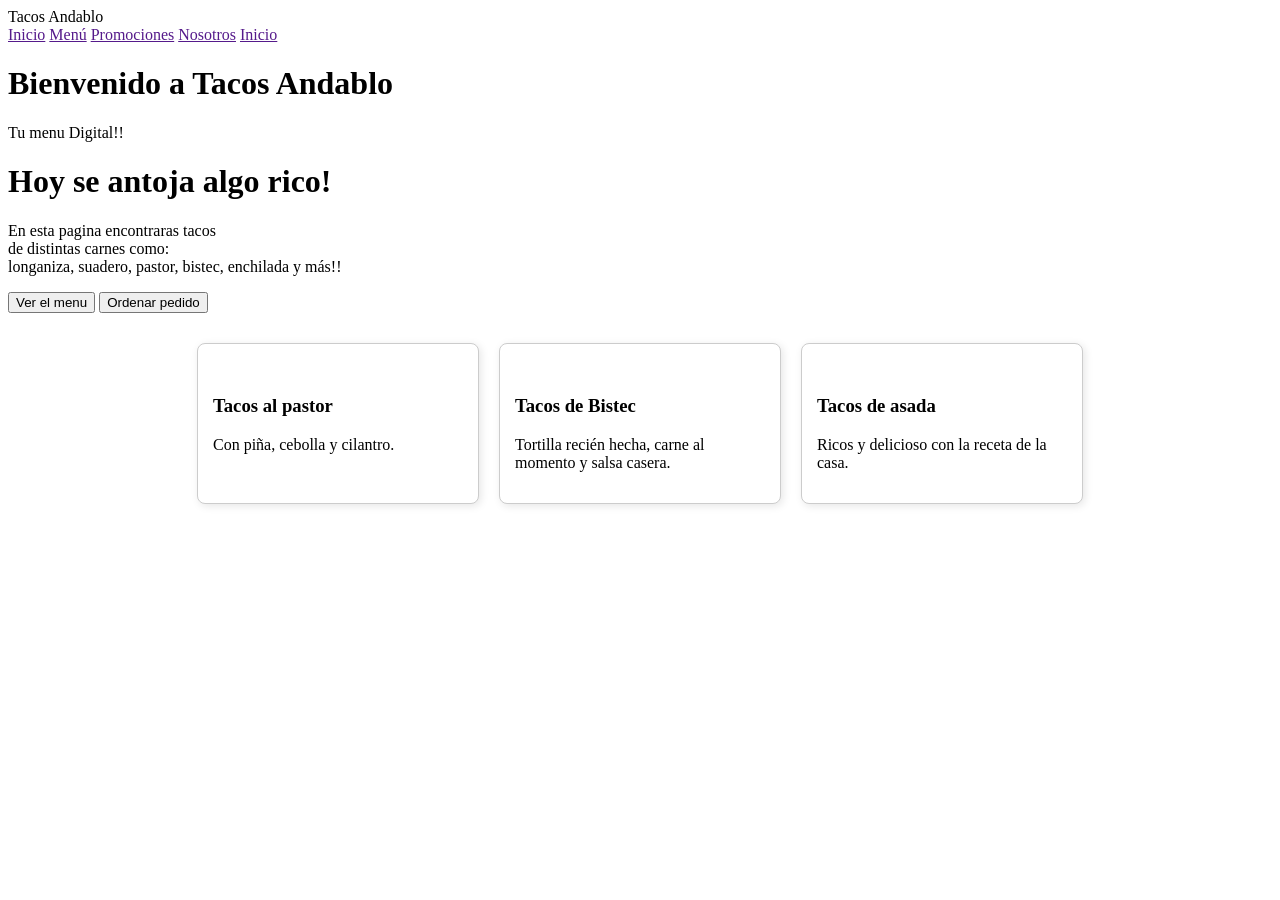
==== frontend/html/index.html @ c0cb54e3 "Se inicializo el proyecto de menu digital donde se inicio con una base de index.html. Se incluyo una" ====
<!DOCTYPE html>
<html lang="es">

<head>
    <title>Menu Digital</title>
    <meta charset="UTF-8">
    <link href="../css/style.css" rel="stylesheet">
    
</head>

<body>

    <header>
        <div class="bar">
        <div class="logo">Tacos Andablo</div>
       <nav aria-label="Navegación Principal">
      
        <a href="">Inicio</a>
        <a href="">Menú</a>
        <a href="">Promociones</a>
        <a href="">Nosotros</a>
        <a href="">Inicio</a>
        </nav>
        </div>
    </header>

    <h1>Bienvenido a Tacos Andablo</h1>   
    <p>Tu menu Digital!!</p>
 

    <div class="div_padre">
    <h1>Hoy se antoja algo rico!</h1>

    <p>En esta pagina encontraras tacos <br> de distintas carnes como: <br> 
    longaniza, suadero, pastor, bistec, enchilada y más!!</p>
    
    <button>Ver el menu</button>
    <button>Ordenar pedido</button>
    </div>

    <div class="recomendacion">
        <div class="card">
            <img src="">
            <h3>Tacos al pastor</h3>
            <p>Con piña, cebolla y cilantro.</p>
        </div>

        <div class="card">
            <img src="">
            <h3>Tacos de Bistec</h3>
            <p>Tortilla recién hecha, carne al momento y salsa casera.</p>
        </div>

        <div class="card">
            <img src="">
            <h3>Tacos de asada</h3>
            <p>Ricos y delicioso con la receta de la casa.</p>
        </div>
    </div>

    
</body>

</html>
---- frontend/css/style.css ----
body{
    background-color: rgb(255, 255, 255);
    font-family: 'Rubik Dirt';
}


.card {
    background-color: white;
    border: 1px solid #ccc;
    border-radius: 8px;
    width: 250px;
    padding: 15px;
    box-shadow: 2px 2px 8px rgba(0, 0, 0, 0.1);
    cursor: pointer;
}


.recomendacion {
    display: flex;
    flex-wrap: wrap;
    gap: 20px;
    justify-content: center;
    padding: 30px;
}
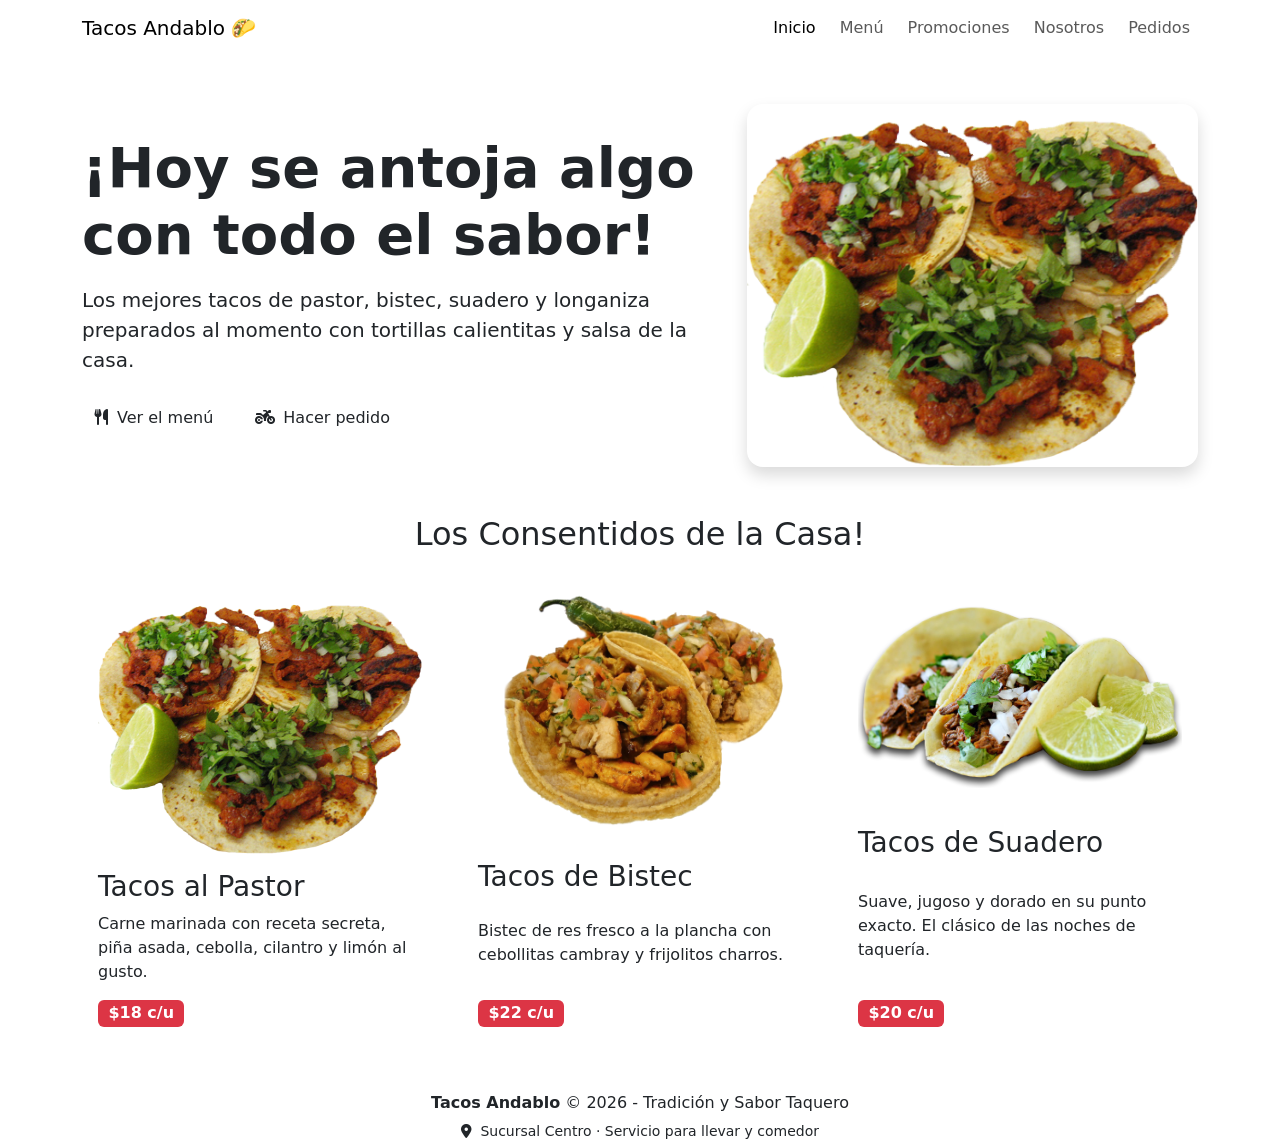
==== commit 2e83aa32: "Se termino el index.html con la estructura y se agrego el framework de Bootstrap, se agrego fuentes " ====
--- a/frontend/html/index.html
+++ b/frontend/html/index.html
@@ -2,63 +2,113 @@
 <html lang="es">
 
 <head>
-    <title>Menu Digital</title>
     <meta charset="UTF-8">
-    <link href="../css/style.css" rel="stylesheet">
-    
+    <meta name="viewport" content="width=device-width, initial-scale=1.0">
+    <title>Tacos Andablo · Inicio</title>
+    <!-- Bootstrap 5 CSS -->
+    <link href="https://cdn.jsdelivr.net/npm/bootstrap@5.3.8/dist/css/bootstrap.min.css" rel="stylesheet"
+        integrity="sha384-sRIl4kxILFvY47J16cr9ZwB07vP4J8+LH7qKQnuqkuIAvNWLzeN8tE5YBujZqJLB" crossorigin="anonymous">
+    <!-- Google Fonts -->
+    <link href="https://fonts.googleapis.com/css2?family=Bowlby+One&family=Nunito:wght@400;700;800&display=swap"
+        rel="stylesheet">
+    <!-- FontAwesome -->
+    <link rel="stylesheet" href="https://cdnjs.cloudflare.com/ajax/libs/font-awesome/6.4.0/css/all.min.css">
+    <!-- Estilos propios -->
+    <link rel="stylesheet" href="../css/style.css">
 </head>
 
 <body>
 
+    <!-- Cabecera y Menú semántico -->
     <header>
-        <div class="bar">
-        <div class="logo">Tacos Andablo</div>
-       <nav aria-label="Navegación Principal">
-      
-        <a href="">Inicio</a>
-        <a href="">Menú</a>
-        <a href="">Promociones</a>
-        <a href="">Nosotros</a>
-        <a href="">Inicio</a>
+        <nav class="navbar navbar-expand-lg navbar-custom py-2">
+            <div class="container">
+                <a class="navbar-brand" href="index.html">Tacos Andablo 🌮 </a>
+                <button class="navbar-toggler text-white border-0" type="button" data-bs-toggle="collapse"
+                    data-bs-target="#menuPrincipal">
+                    <i class="fa-solid fa-bars fa-lg text-white"></i>
+                </button>
+                <div class="collapse navbar-collapse" id="menuPrincipal">
+                    <ul class="navbar-nav ms-auto gap-2">
+                        <li class="nav-item"><a class="nav-link active" href="index.html">Inicio</a></li>
+                        <li class="nav-item"><a class="nav-link" href="menu.html">Menú</a></li>
+                        <li class="nav-item"><a class="nav-link" href="promociones.html">Promociones</a></li>
+                        <li class="nav-item"><a class="nav-link" href="nosotros.html">Nosotros</a></li>
+                        <li class="nav-item"><a class="nav-link" href="pedidos.html">Pedidos</a></li>
+                    </ul>
+                </div>
+            </div>
         </nav>
-        </div>
     </header>
 
-    <h1>Bienvenido a Tacos Andablo</h1>   
-    <p>Tu menu Digital!!</p>
- 
+    <!-- Contenido principal -->
+    <main class="container my-5">
+        <!-- Hero Banner -->
+        <section class="hero-box row align-items-center mb-5">
+            <div class="col-12 col-md-7 mb-4 mb-md-0">
+                <h1 class="display-4 fw-bold">¡Hoy se antoja algo con todo el sabor!</h1>
+                <p class="lead mt-3">Los mejores tacos de pastor, bistec, suadero y longaniza preparados al momento con
+                    tortillas calientitas y salsa de la casa.</p>
+                <div class="d-flex flex-wrap gap-3 mt-4">
+                    <a href="menu.html" class="btn btn-crunch"><i class="fa-solid fa-utensils me-2"></i>Ver el menú</a>
+                    <a href="pedidos.html" class="btn btn-crunch-amarillo"><i
+                            class="fa-solid fa-motorcycle me-2"></i>Hacer pedido</a>
+                </div>
+            </div>
+            <div class="col-12 col-md-5 text-center">
+                <img src="../../img/tacopastor.png" alt="Plato con ricos tacos al pastor tradicionales"
+                    class="img-fluid rounded-4 shadow">
+            </div>
+        </section>
 
-    <div class="div_padre">
-    <h1>Hoy se antoja algo rico!</h1>
+        <!-- Sección de recomendación con articles -->
+        <section class="my-5">
+            <h2 class="text-center mb-4">Los Consentidos de la Casa!</h2>
+            <div class="row g-4">
+                <div class="col-12 col-md-4">
+                    <article class="card-taco p-3 h-100 d-flex flex-column justify-content-between">
+                        <img src="../../img/tacopastor.png" alt="Tacos al pastor doraditos con piña"
+                            class="rounded mb-3">
+                        <h3>Tacos al Pastor</h3>
+                        <p>Carne marinada con receta secreta, piña asada, cebolla, cilantro y limón al gusto.</p>
+                        <span class="badge bg-danger fs-6 align-self-start">$18 c/u</span>
+                    </article>
+                </div>
 
-    <p>En esta pagina encontraras tacos <br> de distintas carnes como: <br> 
-    longaniza, suadero, pastor, bistec, enchilada y más!!</p>
-    
-    <button>Ver el menu</button>
-    <button>Ordenar pedido</button>
-    </div>
+                <div class="col-12 col-md-4">
+                    <article class="card-taco p-3 h-100 d-flex flex-column justify-content-between">
+                        <img src="../../img/taco1.png" alt="Tacos de bistec asado con queso" class="rounded mb-3">
+                        <h3>Tacos de Bistec</h3>
+                        <p>Bistec de res fresco a la plancha con cebollitas cambray y frijolitos charros.</p>
+                        <span class="badge bg-danger fs-6 align-self-start">$22 c/u</span>
+                    </article>
+                </div>
 
-    <div class="recomendacion">
-        <div class="card">
-            <img src="">
-            <h3>Tacos al pastor</h3>
-            <p>Con piña, cebolla y cilantro.</p>
+                <div class="col-12 col-md-4">
+                    <article class="card-taco p-3 h-100 d-flex flex-column justify-content-between">
+                        <img src="../../img/taco2.png" alt="Taco de suadero suave y jugoso" class="rounded mb-3">
+                        <h3>Tacos de Suadero</h3>
+                        <p>Suave, jugoso y dorado en su punto exacto. El clásico de las noches de taquería.</p>
+                        <span class="badge bg-danger fs-6 align-self-start">$20 c/u</span>
+                    </article>
+                </div>
+            </div>
+        </section>
+    </main>
+
+    <!-- Footer -->
+    <footer>
+        <div class="container text-center">
+            <p class="mb-1"><strong>Tacos Andablo</strong> &copy; 2026 - Tradición y Sabor Taquero</p>
+            <small><i class="fa-solid fa-location-dot me-1"></i> Sucursal Centro · Servicio para llevar y
+                comedor</small>
         </div>
+    </footer>
 
-        <div class="card">
-            <img src="">
-            <h3>Tacos de Bistec</h3>
-            <p>Tortilla recién hecha, carne al momento y salsa casera.</p>
-        </div>
-
-        <div class="card">
-            <img src="">
-            <h3>Tacos de asada</h3>
-            <p>Ricos y delicioso con la receta de la casa.</p>
-        </div>
-    </div>
-
-    
+    <!-- Bootstrap JavaScript -->
+    <script src="https://cdn.jsdelivr.net/npm/bootstrap@5.3.8/dist/js/bootstrap.bundle.min.js"
+        integrity="sha384-FKyoEForCGlyvwx9Hj09JcYn3nv7wiPVlz7YYwJrWVcXK/BmnVDxM+D2scQbITxI"
+        crossorigin="anonymous"></script>
 </body>
 
 </html>
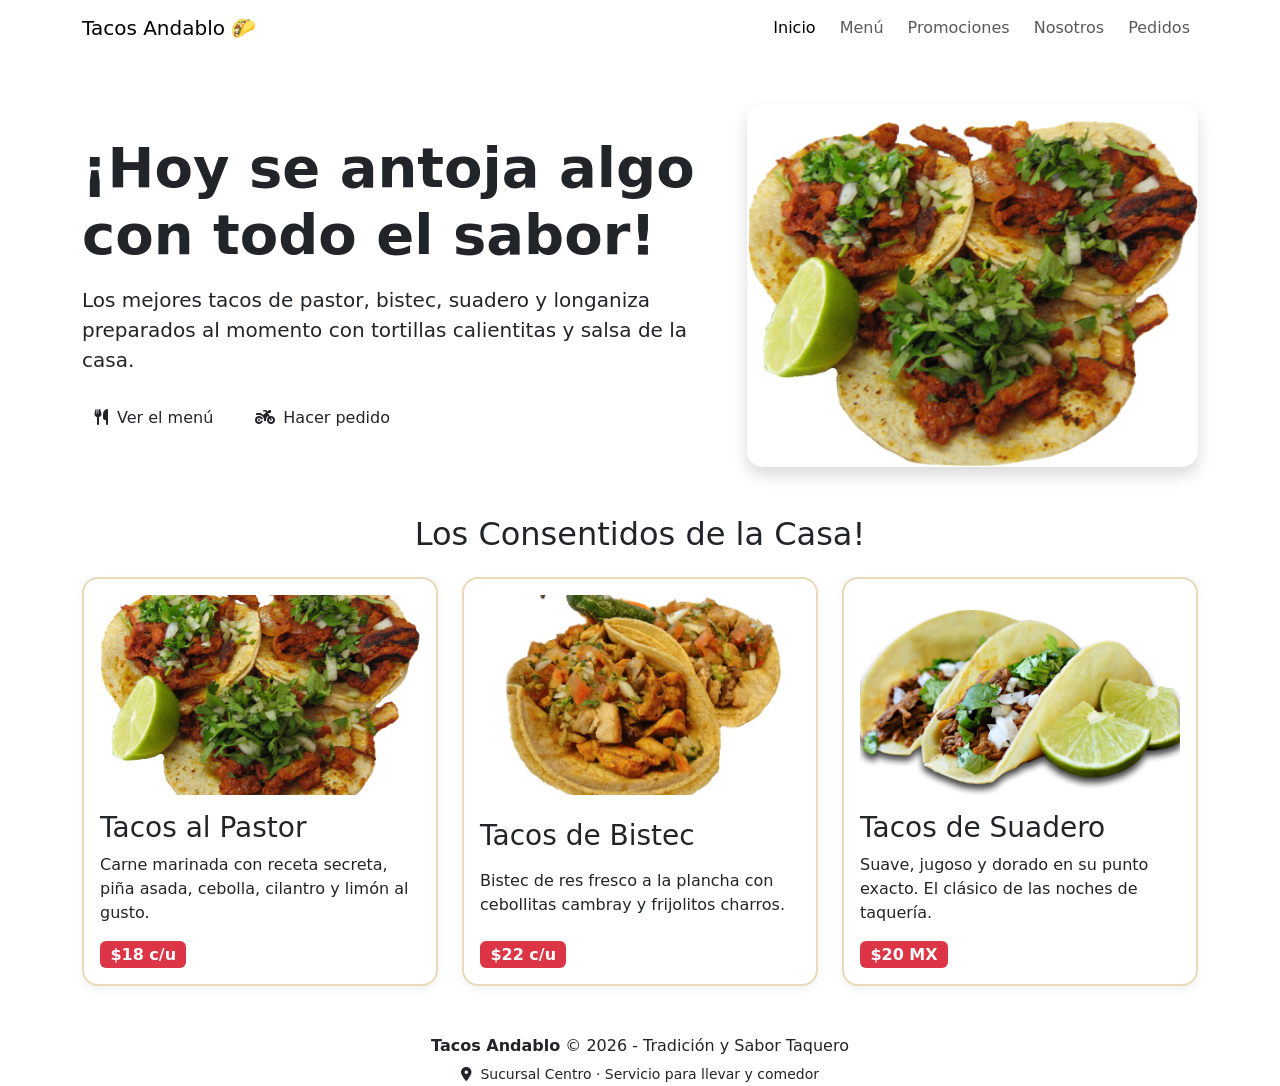
==== commit b055388a: "Se agrego la seccion de menu, nosotros y promociones. Se agreagron distinas imagenes ilustrativas pa" ====
--- a/frontend/html/index.html
+++ b/frontend/html/index.html
@@ -23,7 +23,7 @@
     <header>
         <nav class="navbar navbar-expand-lg navbar-custom py-2">
             <div class="container">
-                <a class="navbar-brand" href="index.html">Tacos Andablo 🌮 </a>
+                <a class="navbar-brand" href="index.html">Tacos Andablo 🌮</a>
                 <button class="navbar-toggler text-white border-0" type="button" data-bs-toggle="collapse"
                     data-bs-target="#menuPrincipal">
                     <i class="fa-solid fa-bars fa-lg text-white"></i>
@@ -89,7 +89,7 @@
                         <img src="../../img/taco2.png" alt="Taco de suadero suave y jugoso" class="rounded mb-3">
                         <h3>Tacos de Suadero</h3>
                         <p>Suave, jugoso y dorado en su punto exacto. El clásico de las noches de taquería.</p>
-                        <span class="badge bg-danger fs-6 align-self-start">$20 c/u</span>
+                        <span class="badge bg-danger fs-6 align-self-start">$20 MX</span>
                     </article>
                 </div>
             </div>
--- a/frontend/css/style.css
+++ b/frontend/css/style.css
@@ -0,0 +1,28 @@
+:root {
+  --color-rojo: #C8281E;
+  --color-mostaza: #F2B705;
+  --color-fondo: #FFFBEF;
+  --color-texto: #2A1710;
+  --color-blanco: #FFFFFF;
+  --color-borde: #E8D9B8;
+}
+
+.card-taco {
+  background-color: var(--color-blanco);
+  border: 2px solid var(--color-borde);
+  border-radius: 16px;
+  overflow: hidden;
+  box-shadow: 0 4px 10px rgba(0, 0, 0, 0.05);
+  transition: transform 0.2s ease;
+}
+
+.card-taco:hover {
+  transform: translateY(-4px);
+}
+
+.card-taco img {
+  width: 100%;
+  height: 200px;
+  object-fit: cover;
+}
+
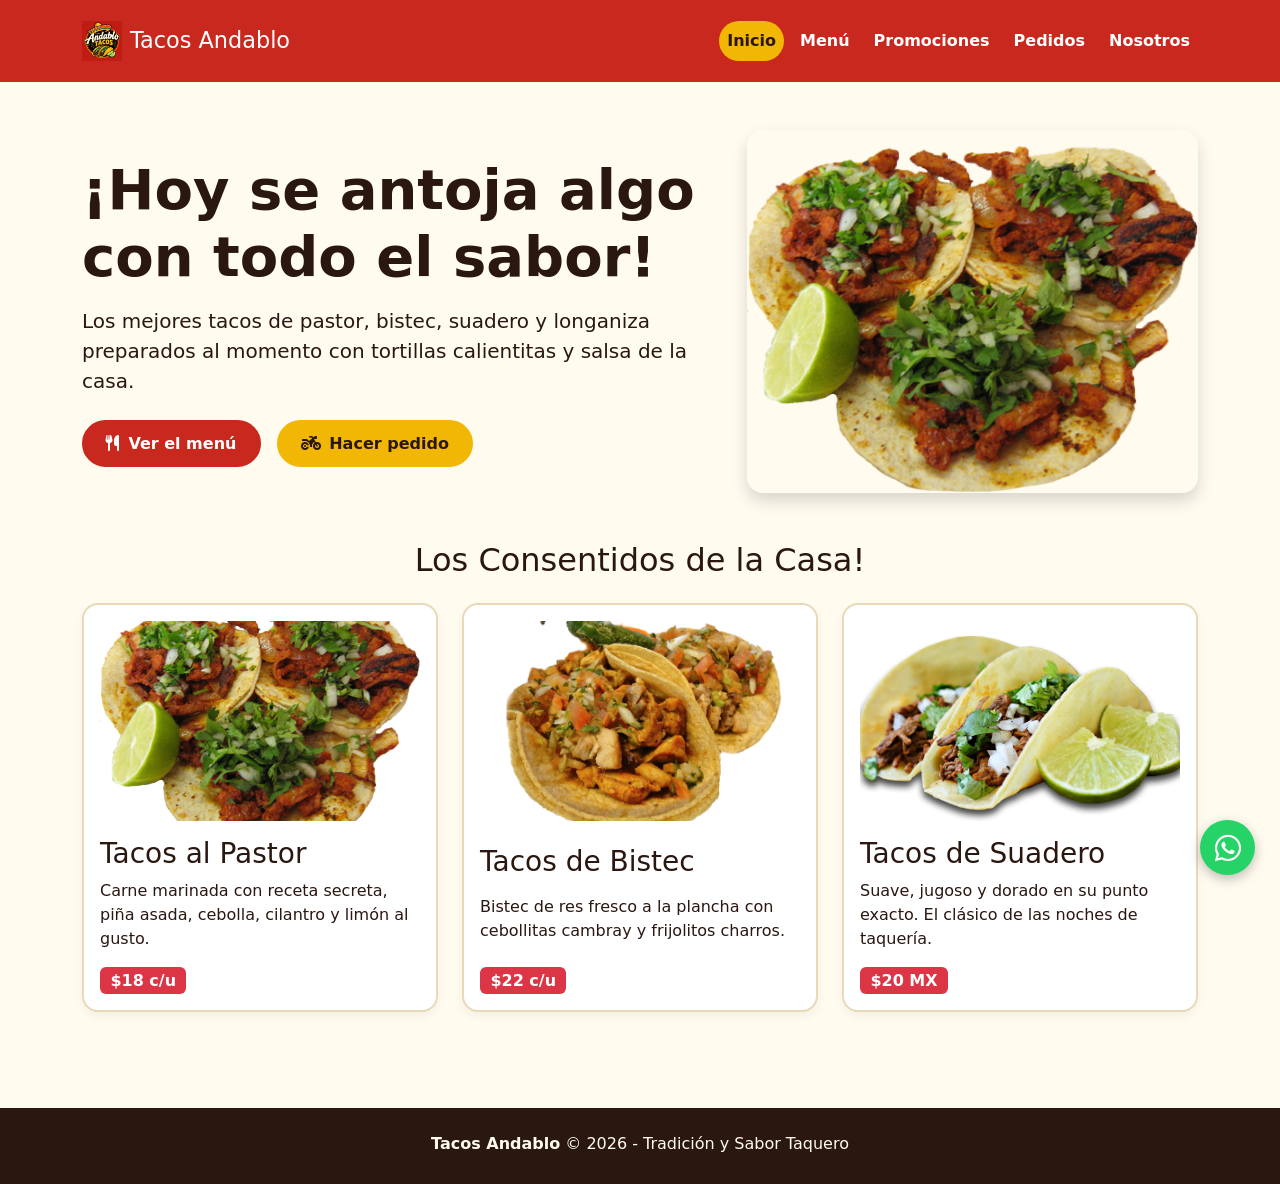
==== commit ff589e65: "Se finaliza con el proyecto terminando detalles de diseño y estilo. Se agregaron nuevas imagenes y a" ====
--- a/frontend/html/index.html
+++ b/frontend/html/index.html
@@ -13,7 +13,7 @@
         rel="stylesheet">
     <!-- FontAwesome -->
     <link rel="stylesheet" href="https://cdnjs.cloudflare.com/ajax/libs/font-awesome/6.4.0/css/all.min.css">
-    <!-- Estilos propios -->
+
     <link rel="stylesheet" href="../css/style.css">
 </head>
 
@@ -21,9 +21,12 @@
 
     <!-- Cabecera y Menú semántico -->
     <header>
-        <nav class="navbar navbar-expand-lg navbar-custom py-2">
+        <nav class="navbar navbar-expand-lg navbar-custom py-3">
             <div class="container">
-                <a class="navbar-brand" href="index.html">Tacos Andablo 🌮</a>
+                <a class="navbar-brand d-flex align-items-center gap-2" href="index.html">
+                    <img src="../../img/logo.png" alt="Logo Tacos Andablo" height="40vh">
+                    <span>Tacos Andablo</span>
+                </a>
                 <button class="navbar-toggler text-white border-0" type="button" data-bs-toggle="collapse"
                     data-bs-target="#menuPrincipal">
                     <i class="fa-solid fa-bars fa-lg text-white"></i>
@@ -33,8 +36,8 @@
                         <li class="nav-item"><a class="nav-link active" href="index.html">Inicio</a></li>
                         <li class="nav-item"><a class="nav-link" href="menu.html">Menú</a></li>
                         <li class="nav-item"><a class="nav-link" href="promociones.html">Promociones</a></li>
+                        <li class="nav-item"><a class="nav-link" href="pedidos.html">Pedidos</a></li>
                         <li class="nav-item"><a class="nav-link" href="nosotros.html">Nosotros</a></li>
-                        <li class="nav-item"><a class="nav-link" href="pedidos.html">Pedidos</a></li>
                     </ul>
                 </div>
             </div>
@@ -95,13 +98,16 @@
             </div>
         </section>
     </main>
-
+    <!-- Botón flotante de WhatsApp -->
+    <a href="https://wa.me/525611977446?text=Hola%20Tacos%20Andablo,%20quiero%20hacer%20un%20pedido"
+        class="btn-whatsapp" target="_blank" aria-label="Contactar por WhatsApp">
+        <i class="fa-brands fa-whatsapp"></i>
+    </a>
     <!-- Footer -->
     <footer>
         <div class="container text-center">
             <p class="mb-1"><strong>Tacos Andablo</strong> &copy; 2026 - Tradición y Sabor Taquero</p>
-            <small><i class="fa-solid fa-location-dot me-1"></i> Sucursal Centro · Servicio para llevar y
-                comedor</small>
+
         </div>
     </footer>
 
--- a/frontend/css/style.css
+++ b/frontend/css/style.css
@@ -5,6 +5,61 @@
   --color-texto: #2A1710;
   --color-blanco: #FFFFFF;
   --color-borde: #E8D9B8;
+}
+
+body {
+  background-color: var(--color-fondo);
+  color: var(--color-texto);
+  min-height: 100vh;
+  display: flex;
+  flex-direction: column;
+}
+
+.navbar-custom {
+  background-color: var(--color-rojo);
+}
+.navbar-custom .navbar-brand {
+  color: var(--color-blanco);
+  font-size: 1.4rem;
+}
+.navbar-custom .nav-link {
+  color: var(--color-blanco);
+  font-weight: 700;
+  padding: 0.5rem 1rem;
+  border-radius: 20px;
+  transition: all 0.2s ease-in-out;
+}
+.navbar-custom .nav-link:hover,
+.navbar-custom .nav-link.active {
+  background-color: var(--color-mostaza);
+  color: var(--color-texto) !important;
+}
+
+.btn-crunch {
+  background-color: var(--color-rojo);
+  color: var(--color-blanco);
+  font-weight: 800;
+  border-radius: 30px;
+  padding: 0.6rem 1.4rem;
+  border: 2px solid var(--color-rojo);
+}
+
+.btn-crunch:hover {
+  background-color: #a82018;
+  color: var(--color-blanco);
+}
+
+.btn-crunch-amarillo {
+  background-color: var(--color-mostaza);
+  color: var(--color-texto);
+  font-weight: 800;
+  border-radius: 30px;
+  padding: 0.6rem 1.4rem;
+  border: 2px solid var(--color-mostaza);
+}
+.btn-crunch-amarillo:hover {
+  background-color: #d9a304;
+  color: var(--color-texto);
 }
 
 .card-taco {
@@ -26,3 +81,60 @@
   object-fit: cover;
 }
 
+footer {
+  margin-top: auto;
+  background-color: var(--color-texto);
+  color: var(--color-fondo);
+  padding: 1.5rem 0;
+}
+
+header {
+  position: sticky; 
+  top: 0;          
+  z-index: 1000;   
+}
+/*animacion*/
+@keyframes entradaSuave {
+  from {
+    opacity: 0;
+    transform: translateY(12px);
+  }
+  to {
+    opacity: 1;
+    transform: translateY(0);
+  }
+}
+
+main {
+  animation: entradaSuave 1s ease-out;
+}
+
+
+ /*Boton de WhatsApp*/
+
+.btn-whatsapp {
+  position: fixed;     
+  bottom: 25px;         
+  right: 25px;          
+  background-color: #25D366; 
+  color: #FFFFFF;        
+  width: 55px;
+  height: 55px;
+  border-radius: 50%;    
+  display: flex;         
+  align-items: center;
+  justify-content: center;
+  font-size: 30px;       
+  box-shadow: 0 4px 12px rgba(0, 0, 0, 0.25); 
+  z-index: 9999;         
+  text-decoration: none; 
+  transition: transform 0.3s ease, box-shadow 0.3s ease;
+}
+
+/* Efecto al pasar el mouse encima */
+.btn-whatsapp:hover {
+  transform: scale(1.12); 
+  box-shadow: 0 6px 16px rgba(37, 211, 102, 0.45); 
+  color: #FFFFFF;
+}
+
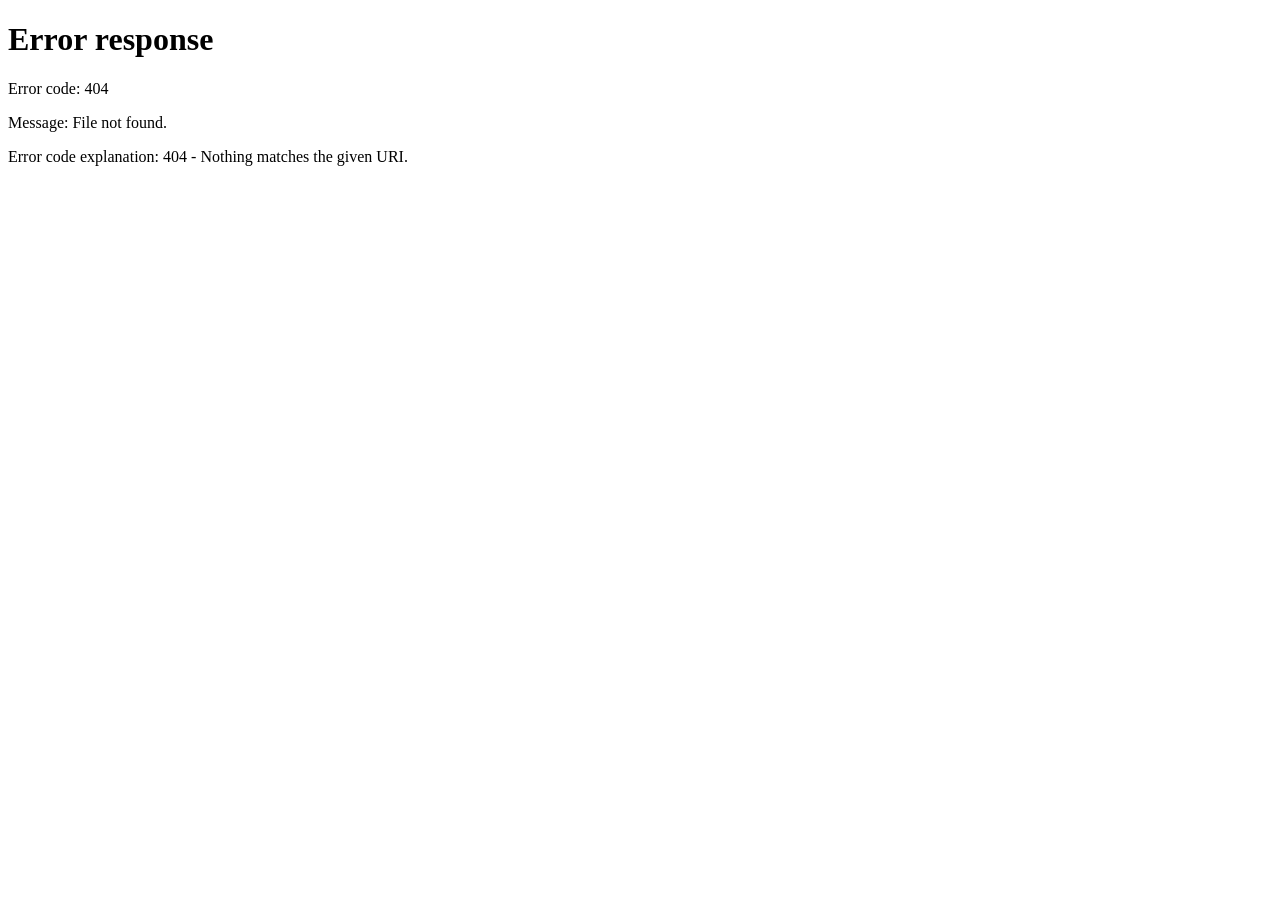
==== commit 09842628: "Se configura el html para dar por terminado el proyecto y despegar el proyecto" ====
--- a/frontend/html/index.html
+++ b/frontend/html/index.html
@@ -3,6 +3,7 @@
 
 <head>
     <meta charset="UTF-8">
+    <meta http-equiv="refresh" content="0; url=frontend/html/index.html">
     <meta name="viewport" content="width=device-width, initial-scale=1.0">
     <title>Tacos Andablo · Inicio</title>
     <!-- Bootstrap 5 CSS -->
